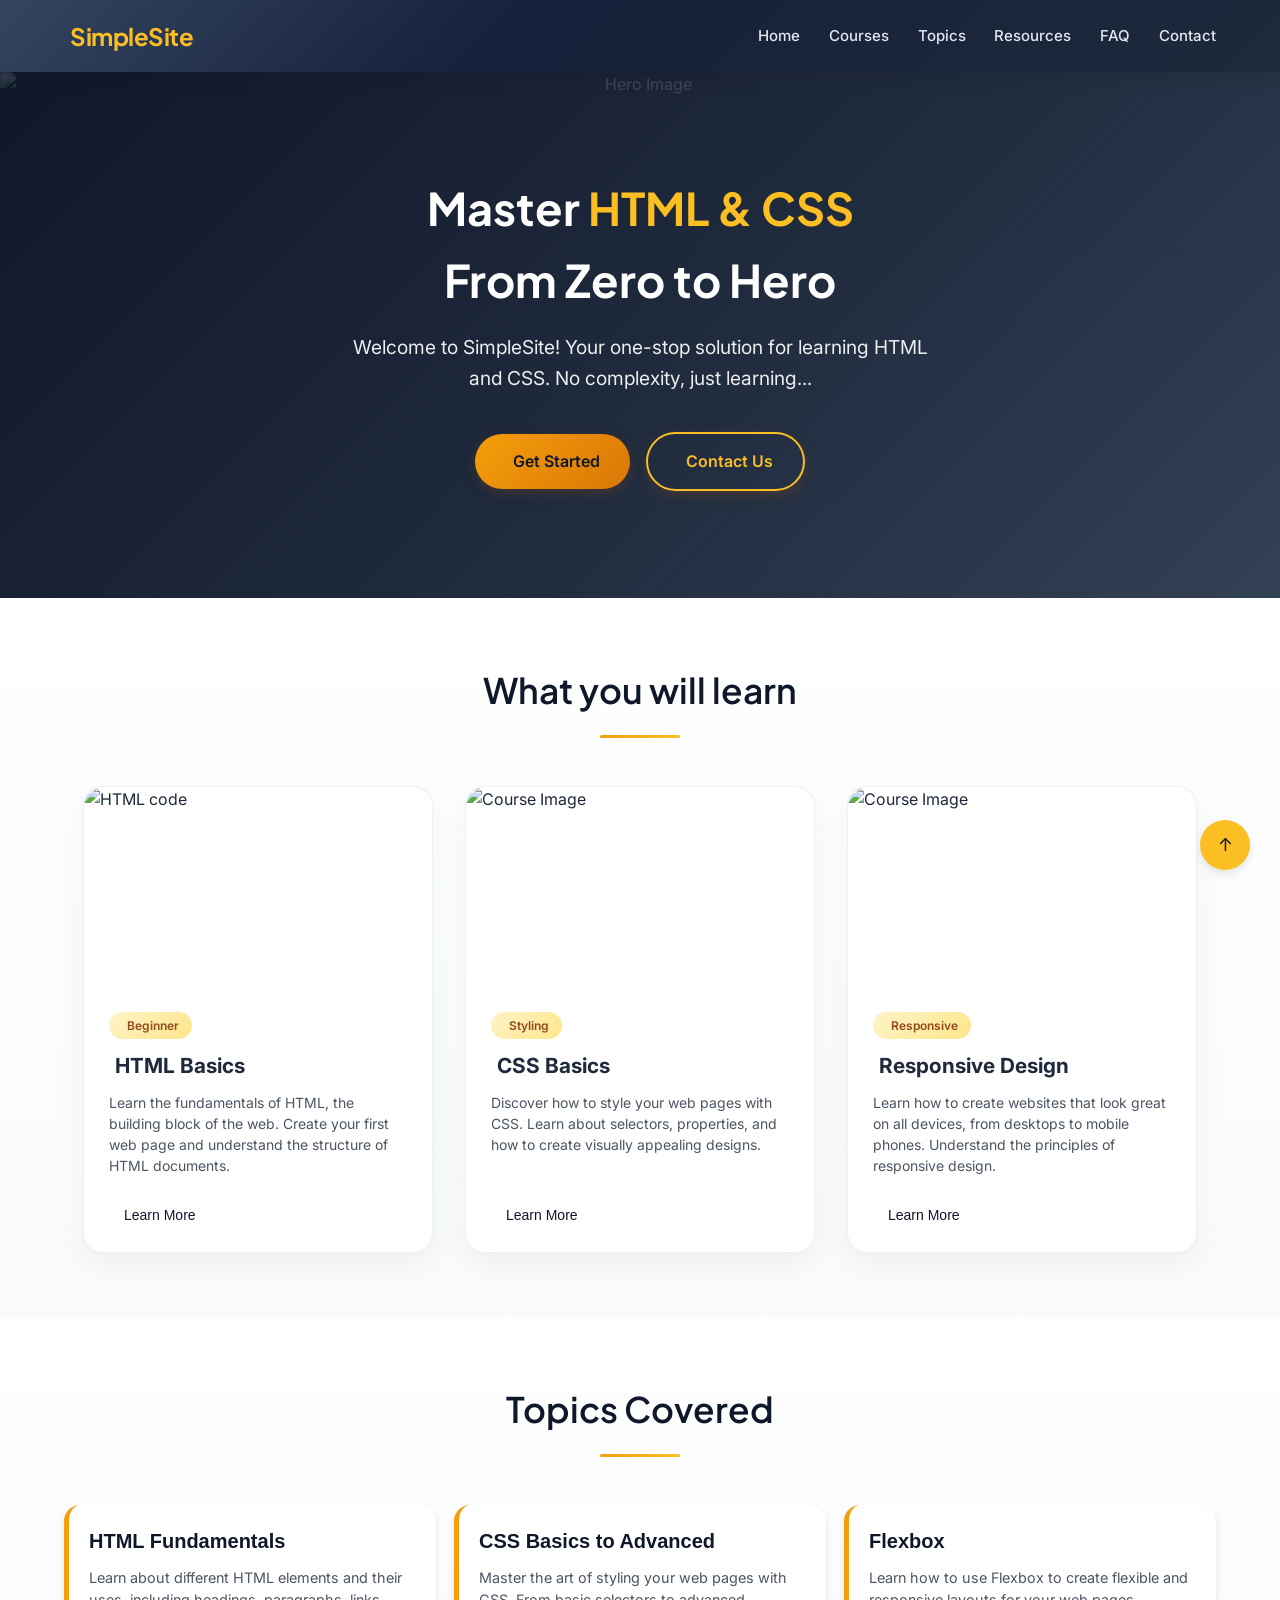
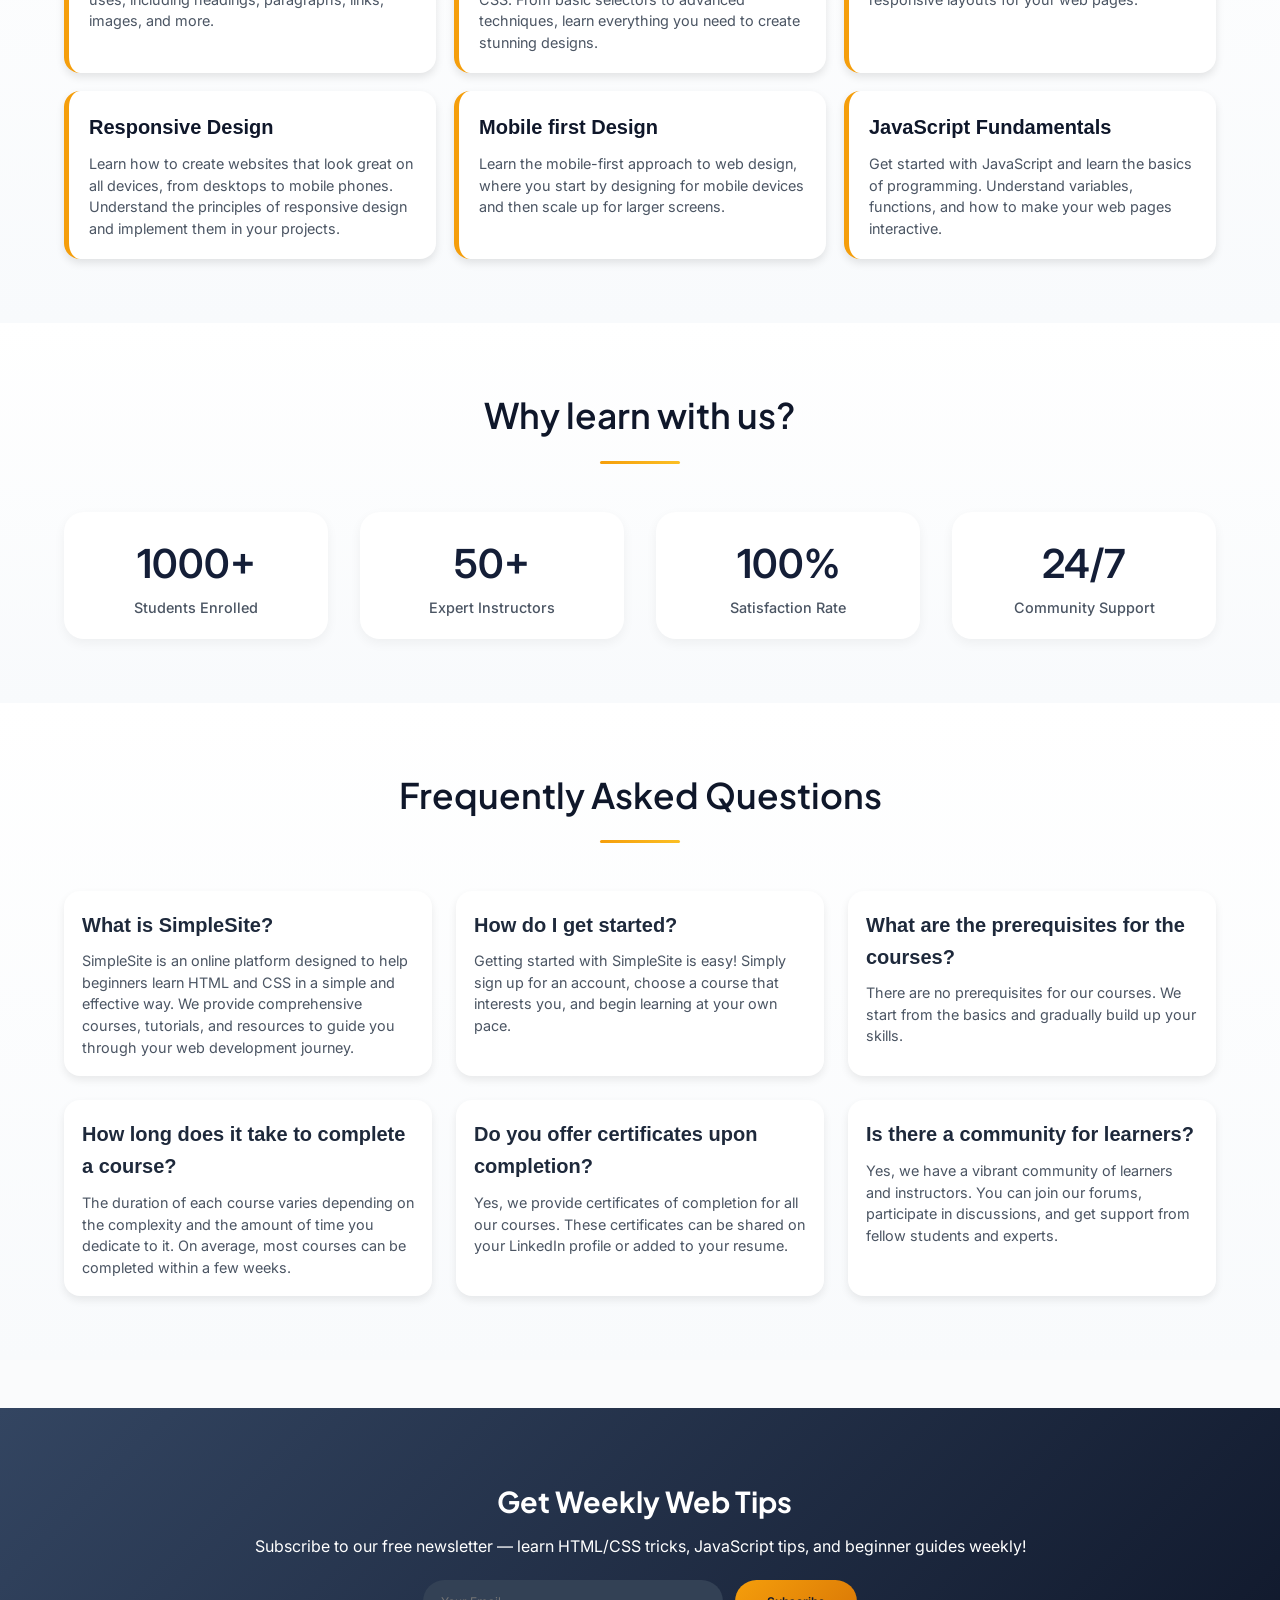
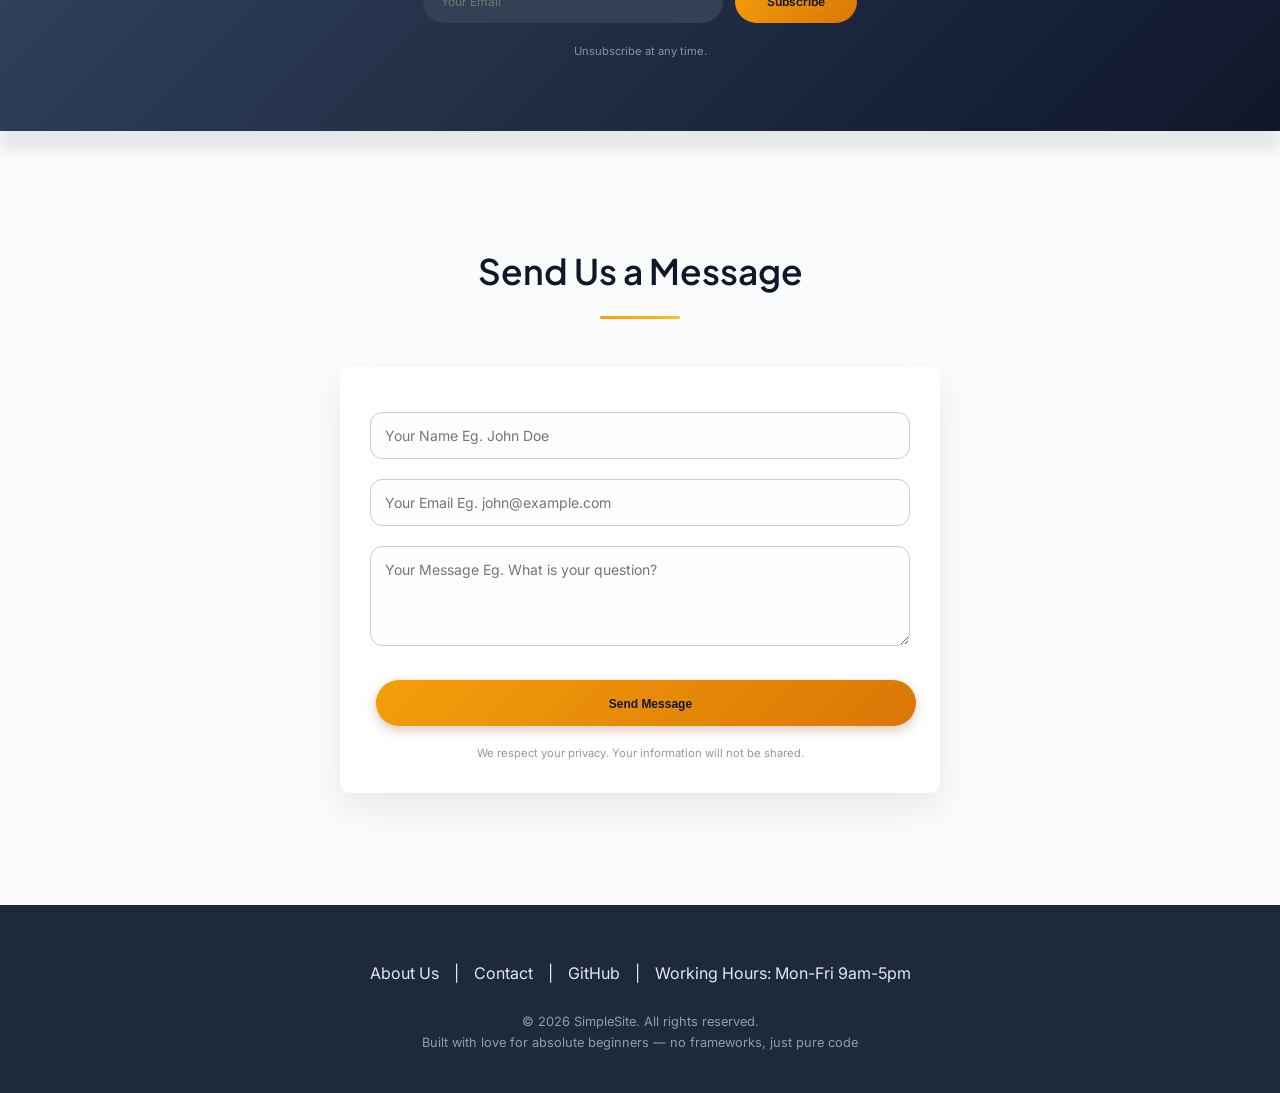
==== index.html @ ce6b21ab "my first commit for simplesite" ====
<!DOCTYPE html>
<html lang="en">
<head>
    <meta charset="UTF-8">
    <meta name="viewport" content="width=device-width, initial-scale=1.0">
    <link rel="stylesheet" href="style.css">

    <!-- google apis  -->
    <link rel="preconnect" href="https://fonts.googleapis.com">
    <link rel="preconnect" href="https://fonts.gstatic.com" crossorigin>
    <link href="https://fonts.googleapis.com/css2?family=Inter:ital,opsz,wght@0,14..32,100..900;1,14..32,100..900&family=Plus+Jakarta+Sans:ital,wght@0,200..800;1,200..800&display=swap" rel="stylesheet">
    
    <!-- font awesome icons -->
    <link rel="stylesheet" href="https://cdnjs.cloudflare.com/ajax/libs/font-awesome/7.0.1/css/all.min.css" integrity="sha512-2SwdPD6INVrV/lHTZbO2nodKhrnDdJK9/kg2XD1r9uGqPo1cUbujc+IYdlYdEErWNu69gVcYgdxlmVmzTWnetw==" crossorigin="anonymous" referrerpolicy="no-referrer" />
    
    <title>SimpleSite - Learn HTML & CSS</title>
</head>
<body>
    <!-- This is a simple website created to learn HTML and CSS. -->


    <!--=============== Navigation ===============-->
    <nav id="navigation">
        <div class="container">
            <h1 class="logo"><i class="fas fa-code"></i> SimpleSite</h1>
            <ul class="nav-links">
                <li class="homelink"><a href="#"><i class="fa fa-house"></i> Home</a></li>

                <li class="dropdown">
                    <a href="#courses"><i class="fas fa-graduation-cap"></i> Courses</a>

                    <div class="dropdown-content">
                        <a href="#">HTML Basics</a>
                        <a href="#">CSS Basics</a>
                        <a href="#">Responsive Design</a>
                        <a href="#">JavaScript Fundamentals</a>
                        <a href="#">Deployment and Hosting</a>
                    </div>
                </li>
                
                <li><a href="#topics"><i class="fa fa-list"></i> Topics</a></li>
                <li><a href="#stats"><i class="fa-solid fa-folder-open"></i> Resources</a></li>
                <li><a href="#faq"><i class="fa-solid fa-circle-question"></i> FAQ</a></li>
                <li><a href="#contact"><i class="fas fa-envelope"></i> Contact</a></li>
            </ul>
        </div>
    </nav>

    <!--================ Hero =================-->
    <section id="hero">
        <img class="hero-image" src="https://images.pexels.com/photos/3184418/pexels-photo-3184418.jpeg?auto=compress&cs=tinysrgb&w=1600&h=600&fit=crop" alt="Hero Image">
        <div class="container">
            <h2>Master <span class="highlight">HTML & CSS</span> <br> From Zero to Hero</h2>
            <p>Welcome to SimpleSite! Your one-stop solution for learning HTML and CSS. No complexity, just learning...</p>
            
            <div class="">
                <a href="#courses" class="btn get-started"><i class="fas fa-rocket"></i> Get Started</a>
                <a href="#contact" class="btn btn-outline"><i class="fas fa-comment-dots"></i> Contact Us</a>
            </div>
            
        </div>  
    </section>

    <!--================ courses =================-->
    <section id="courses">
        <div class="container">
            <h3 class="section-title"><i class="fas fa-graduation-cap"></i> What you will learn</h3>
            <div class="section-title-underline"></div>
            
            <div class="courses-space">   <!-- this is where the course cards will be displayed --> 
                
                <div class="course-card"> <!-- this is a single course card that displays information about a specific course -->
                    <div class="course-image">
                        <img src="https://images.pexels.com/photos/270408/pexels-photo-270408.jpeg?auto=compress&cs=tinysrgb&w=600&h=400&fit=crop" alt="HTML code">
                    </div>
                    <div class="course-content">
                        <span class="course-badge"><i class="fas fa-user-graduate"></i>Beginner</span>
                        <h4><i class="fab fa-html5"></i>HTML Basics</h4>
                        <p class="">
                            Learn the fundamentals of HTML, the 
                            building block of the web. Create your 
                            first web page and understand the structure of HTML 
                            documents.
                        </p>
                        <a class="card-link" href="example.html">Learn More <i class="fas fa-arrow-right"></i></a>
                    </div>
                </div>  

                <div class="course-card">
                    <div class="course-image">
                        <img src="https://images.pexels.com/photos/14553730/pexels-photo-14553730.jpeg?auto=compress&cs=tinysrgb&w=600&h=400&fit=crop" alt="Course Image">
                    </div>
                    <div class="course-content">
                        <span class="course-badge"><i class="fas fa-palette"></i>Styling</span>
                        <h4><i class="fab fa-css3-alt"></i> CSS Basics</h4>
                        <p>Discover how to style your web pages with CSS. 
                            Learn about selectors, properties, and how to 
                            create visually appealing designs.
                        </p>
                        <a class="card-link" href="example.html">Learn More <i class="fas fa-arrow-right"></i></a>
                    </div>
                </div>

                <div class="course-card">
                    <div class="course-image">
                        <img src="https://images.pexels.com/photos/1261427/pexels-photo-1261427.jpeg?auto=compress&cs=tinysrgb&w=600&h=400&fit=crop" alt="Course Image">
                    </div>
                    <div class="course-content">
                        <span class="course-badge"><i class="fas fa-mobile-alt"></i>Responsive</span>
                        <h4><i class="fas fa-tablet-alt"></i> Responsive Design</h4>
                        <p>Learn how to create websites that look great 
                            on all devices, from desktops to mobile phones. 
                            Understand the principles of responsive design.
                        </p>
                        <a class="card-link" href="example.html">Learn More <i class="fas fa-arrow-right"></i></a>
                    </div>
                </div>
                
            </div>
        </div>
    </section>

    <!--================ Topics =================-->
    <section id="topics">
        <div class="container">
            <h3 class="section-title"><i class="fa fa-book-open"></i> Topics Covered</h3>
            <div class="section-title-underline"></div>

            <div class="topic-space">
                <div class="topic">
                    <i class="fas fa-code"></i>
                    <h4>HTML Fundamentals</h4>
                    <p>Learn about different HTML elements and their uses, including headings, paragraphs, links, images, and more.</p>
                </div>
                <div class="topic">
                    <i class="fas fa-paint-brush"></i>
                    <h4>CSS Basics to Advanced</h4>
                    <p>Master the art of styling your web pages with CSS. From basic selectors to advanced techniques, learn everything you need to create stunning designs.</p>
                </div>
                <div class="topic">
                    <i class="fas fa-layer-group"></i>
                    <h4>Flexbox</h4>
                    <p>Learn how to use Flexbox to create flexible and responsive layouts for your web pages.</p>
                </div>
                <div class="topic">
                    <i class="fas fa-mobile-alt"></i>
                    <h4>Responsive Design</h4>
                    <p>Learn how to create websites that look great on all devices, from desktops to mobile phones. Understand the principles of responsive design and implement them in your projects.</p>
                </div>
                <div class="topic">
                    <i class="fas fa-mobile"></i>
                    <h4>Mobile first Design</h4>
                    <p>Learn the mobile-first approach to web design, where you start by designing for mobile devices and then scale up for larger screens.</p>
                </div>
                <div class="topic">
                    <i class="fa-solid fa-terminal"></i>
                    <h4>JavaScript Fundamentals</h4>
                    <p>Get started with JavaScript and learn the basics of programming. Understand variables, functions, and how to make your web pages interactive.</p>
                </div>
            </div>
        </div>
    </section>

    <!--================ stats =================-->
    <section id="stats">
        <div class="container">
            <h3 class="section-title"><i class="fa-solid fa-chart-line"></i> Why learn with us?</h3>
            <div class="section-title-underline"></div>
            
            <div class="stats-space">
                <div class="stat">
                    <i class="fa-solid fa-user-graduate"></i>
                    <h4>1000+</h4>
                    <p>Students Enrolled</p>
                </div>
                <div class="stat">
                    <i class="fa-solid fa-chalkboard-user"></i>
                    <h4>50+</h4>
                    <p>Expert Instructors</p>
                </div>
                <div class="stat">
                    <i class="fa-solid fa-gem"></i>
                    <h4>100%</h4>
                    <p>Satisfaction Rate</p>
                </div>
                <div class="stat">
                    <i class="fa-solid fa-headset"></i>
                    <h4>24/7</h4>
                    <p>Community Support</p>
                </div>
            </div>
        </div>
    </section>

    <!--================= FAQ =================-->
    <section id="faq">
        <div class="container">
            <h3 class="section-title"><i class="fa-solid fa-circle-question"></i> Frequently Asked Questions</h3>
            <div class="section-title-underline"></div>
            
            <div class="faq-space">
                <div class="faq-item">
                    <i class="fa-solid fa-circle-question"></i>
                    <h4>What is SimpleSite?</h4>
                    <p>SimpleSite is an online platform designed to help beginners learn HTML and CSS in a simple and effective way. We provide comprehensive courses, tutorials, and resources to guide you through your web development journey.</p>
                </div>
                <div class="faq-item">
                    <i class="fa-solid fa-grin-squint"></i>
                    <h4>How do I get started?</h4>
                    <p>Getting started with SimpleSite is easy! Simply sign up for an account, choose a course that interests you, and begin learning at your own pace.</p>
                </div>
                <div class="faq-item">
                    <i class="fa-solid fa-laptop"></i>
                    <h4>What are the prerequisites for the courses?</h4>
                    <p>There are no prerequisites for our courses. We start from the basics and gradually build up your skills.</p>
                </div>
                <div class="faq-item">
                    <i class="fa-solid fa-clock"></i>
                    <h4>How long does it take to complete a course?</h4>
                    <p>The duration of each course varies depending on the complexity and the amount of time you dedicate to it. On average, most courses can be completed within a few weeks.</p>
                </div>
                <div class="faq-item"> 
                    <i class="fa-solid fa-award"></i>
                    <h4>Do you offer certificates upon completion?</h4>
                    <p>Yes, we provide certificates of completion for all our courses. These certificates can be shared on your LinkedIn profile or added to your resume.</p>
                </div>
                <div class="faq-item">
                    <i class="fa-solid fa-globe"></i>
                    <h4>Is there a community for learners?</h4>
                    <p>Yes, we have a vibrant community of learners and instructors. You can join our forums, participate in discussions, and get support from fellow students and experts.</p>
                </div>
            </div>
        </div>
    </section>

    <!--================= NewsLetter ==========-->
    <div id="newsletter">
        <div class="container">
            <div class="newsletter">
                <h4><i class="fas fa-envelope-open-text"></i> Get Weekly Web Tips</h4>
                <p>Subscribe to our free newsletter — learn HTML/CSS tricks, JavaScript tips, and beginner guides weekly!</p>
                <form class="newsletter-form" action="#" method="post">
                    <input type="email" placeholder="Your Email" required>
                    <button type="submit"><i class="fas fa-paper-plane"></i> Subscribe</button>
                </form>
                <p class="newsletter-notice"><i class="fas fa-shield-alt"></i> Unsubscribe at any time.</p>
            </div>
        </div>
    </div>

    
    <!--================ Contact form =================-->
    <div id="contact">
        <div class="container">
            <h3 class="section-title"><i class="fas fa-envelope"></i> Send Us a Message</h3>
            <div class="section-title-underline"></div>

            <div class="form-section">
                <form action="submit_form.php" method="post">
                    
                    <div class="form-group">
                    <!-- <label for="name">Name:</label> -->
                        <input type="text" name="name" placeholder="Your Name Eg. John Doe" required>
                    </div>

                    <div class="form-group">
                    <!-- <label for="email">Email:</label> -->
                        <input type="email" name="email" placeholder="Your Email Eg. john@example.com" required>
                    </div>

                    <div class="form-group">
                    <!-- <label for="message">Message:</label> -->
                        <textarea name="message" placeholder="Your Message Eg. What is your question?" required></textarea>
                    </div>

                    
                    <button type="submit" class="btn submit-btn"><i class="fas fa-paper-plane"></i> Send Message</button>
                    <p class="form-notice"><i class="fas fa-shield-alt"></i> We respect your privacy. Your information will not be shared.</p>
                </form>
            </div>
        </div>
    </div>

    <!--================ Footer =================-->
    <footer id="footer">
        <div class="container">
            <div class="footer-links">
                <a href="#"><i class="fas fa-info-circle"></i> About Us</a>
                |<!-- <a href="#"><i class="fas fa-lock"></i> Privacy Policy</a> -->
                <!-- <a href="#"><i class="fas fa-file-contract"></i> Terms of Service</a> -->
                <a href="#"><i class="fas fa-phone"></i> Contact</a>
                |
                <a href="#"><i class="fab fa-github"></i> GitHub</a> 
                <!-- working hours     -->
                |
                <a href="#"><i class="fas fa-clock"></i> Working Hours: Mon-Fri 9am-5pm</a>
            </div>

            <div class="socials">
                <a href="#"><i class="fab fa-facebook-f"></i></a>
                <a href="#"><i class="fab fa-twitter"></i></a>
                <a href="#"><i class="fab fa-instagram"></i></a>
                <a href="#"><i class="fab fa-linkedin-in"></i></a>
            </div>
            <p class="footer-notice">&copy; 2026 SimpleSite. All rights reserved.</p>
            <p class="footer-notice">Built with love for absolute beginners — no frameworks, just pure code</p>
        </div>
    </footer>

    <!--================= End of SimpleSite =================-->
    <a href="#" class="back-to-top"> &uarr; </a>
</body>
</html>
---- style.css ----
* {
    margin: 0;
    padding: 0;
    box-sizing: border-box;
}

body {
    font-family: 'Inter',sans-serif;
    background-color:#fafbfc;
    color: #1e293b;
    line-height: 1.6;
}

/*------------- container --------------*/
.container {
    width: 90%;
    margin: 0 auto;
    max-width: 1200px;
}



/*------------------------ Navigation ------------------ */

#navigation {
    background: linear-gradient(137deg, #334561 0%, #16213b 40%, #1e293b 100%);
    padding: 1rem 0;
    position: sticky;
    top: 0;
    z-index: 100;
    box-shadow: 0 4px 20px rgba(0, 0, 0, 0.08);
}

#navigation .container {
    display: flex;
    justify-content: space-between;
    align-items: center;
    flex-wrap: wrap;
}

#navigation ul {
    list-style: none;
    display: flex;
    gap: 1.8rem;
    flex-wrap: wrap;
}

.logo {
    font-size: 24px;
    font-weight: 700;
    color: #fbbf24;
    text-decoration: none;
    font-family: 'Plus Jakarta Sans', sans-serif;
    letter-spacing: -0.5px;
}

.logo i {
    margin-right: 6px;
    color: #fbbf24;
}

.nav-links a {
    color: #e2e8f0;
    text-decoration: none;
    padding: 8px 0;
    font-size: 0.94rem;
    font-weight: 500;
    transition: all 0.3s ease;
    display: inline-block;
}

.nav-links a:hover {
    color: #fbbf24;
    /* transform: scale(1.05); */
    transform: translateY(-2px);
}

/* dropdown */
.dropdown {
    position: relative;
    display: inline-block;
}

.dropdown-content {
    display: none;
    position: absolute;
    top: 100%;
    left: 0;
    background-color: #1e293b;
    min-width: 200px;
    padding: 0.5rem 0;
    box-shadow: 0 12px 25px rgba(0, 0, 0, 0.2);
    z-index: 10;
    border-radius: 8px;
    border: 1px solid #334155;
    transition: all 0.3s ease;  

}

.dropdown-content a {
    color: #e2e8f0;
    padding: 10px 16px;
    text-decoration: none;
    display: flex;
    align-items: center;
    font-size: 0.9rem;
    font-weight: 400;
    border-bottom: 1px solid #334155;
    transition: all 0.2s ease;
}

.dropdown-content a:last-child {
    border-bottom: none;
}

.dropdown:hover .dropdown-content {
    display: block;
}


/*------------------------ Hero Section ------------------ */
#hero {
    background: linear-gradient(135deg, #0f172a 0%, #1e293b 50%, #334155 100%);
    position: relative;
    color: #fff;
    padding: 100px 0;
    text-align: center;
}

/* #hero::before {
    content: '';
    position: absolute;
    top: 0;
    left: 0;
    right: 0;
    bottom: 0;
    background: url('https://images.pexels.com/photos/3184418/pexels-photo-3184418.jpeg?auto=compress&cs=tinysrgb&w=1600&h=600&fit=crop');
    background-size: cover;
    background-position: center;
    opacity: 0.12;
    pointer-events: none;
} */

.hero-image {
    width: 100%;
    height: 100%;
    object-fit: cover;
    opacity: 0.15; 
    position: absolute;
    top: 0;
    left: 0;
    z-index: 1;
    pointer-events: none;
}

#hero h2 {
    font-size: 45px;
    margin-bottom: 1rem;
    font-family: 'Plus Jakarta Sans', sans-serif;
    font-weight: 700;
}

.highlight {
    color: #fbbf24;
    position: relative;
    display: inline-block;
}

#hero p {
    font-size: 1.2rem;
    margin-bottom: 2rem;
    max-width: 600px;
    margin-left: auto;
    margin-right: auto;
    opacity: 0.92;
    font-weight: 400;
}

.get-started {
    color: #0f172a;   
}

.get-started:hover {
    background-color: #f1c43b;
    /* color: #fffafa; */
}

.btn {
    display: inline-block;
    background: linear-gradient(135deg, #f59e0b, #d97706);
    color: #0f172a;
    padding: 15px 30px;
    text-decoration: none;
    font-size: 16px;
    font-weight: 600;
    border-radius: 50px;
    margin: 0.4rem;
    box-shadow: 0 4px 12px rgba(139, 69, 19, 0.3);
}

.btn i {
    margin-right: 8px;
}

.btn-outline {
    background: transparent;
    border: 2px solid #fbbf24;
    color: #fbbf24;
    
}

.btn-outline:hover {
    background-color: #fbbf24;
    color: #0f172a;
    border-color: #fbbf24;
}

/* section style  */
section {
    padding: 4rem 0;
    background: linear-gradient(to bottom, #fff, #f8fafc);
}

#contact {
    /* background-color: #f8fafc; */
    padding: 4rem 0;
    /* margin-top: 60px; */
}

.section-title {
    position: relative;
    text-align: center;
    font-size: 2.2rem;
    margin-bottom: 1rem;
    color: #0f172a;
    font-family: 'Plus Jakarta Sans', sans-serif;
    font-weight: 600;
    padding-bottom: 0.05rem;
}



.section-title-underline {
    width: 80px;
    height: 3px;
    background: linear-gradient(90deg, #f59e0b, #fbbf24);
    border-radius: 2px;
    margin: 0 auto 3rem auto;
}

/* .section-title::after {
    content: "";
    position: absolute;
    bottom: 0;
    left: 50%;
    transform: translateX(-50%); 
    
    width: 60px;             
    height: 6px;             
    background-color: #ffff00; 
} */

 /* courses section  */


.courses-space {
    display: flex;
    gap: 2rem;
    flex-wrap: wrap;
    justify-content: center;
}

.course-card {
    overflow: hidden;
    background-color: #fff;
    border-radius: 20px;
    box-shadow: 0 10px 30px rgba(0, 0, 0, 0.05);
    width: 350px;
    min-width: 270px;
    transition: all 0.3s cubic-bezier(0.175, 0.885, 0.32, 1.275);
    border: 1px solid #e2e8f099;
}

.course-card:hover {
    transform: translateY(-10px);
    box-shadow: 0 25px 40px rgba(0, 0, 0, 0.12);
    border: 1px solid #fcf4574d;
}

.course-image {
    width: 100%;
    height: 200px;
    overflow: hidden;
    border-radius: 20px 20px 0 0;
}

.course-image img {
    width: 100%;
    height: 100%;
    /* border-radius: 10px 10px 0 0; */
    object-fit: cover;
    transition: transform 0.3s ease;
}

.course-image img:hover {
    transform: scale(1.05);
}

.course-content {
    padding: 25px;
    /* position: relative;
    object-fit: cover; */
}

.course-badge{
    display: inline-block;
    background: linear-gradient(135deg, #fef3c7, #fde68a);
    color: #93491c;
    padding: 0.25rem 0.8rem;
    border-radius: 30px;
    font-size: 12px;
    font-weight: 600;
    margin-bottom: 10px;
}

.course-badge i {
    margin-right: 5px;
    font-size: 12px;
}

.card-link{
    color: #d97706;
    text-decoration: none;
    font-weight: 500;
    font-size: 15px;
    transition: all 0.2s;
}

.card-link i{
    transition: transform 0.2s;
}

.card-link:hover {
    color: #f59e0b;
}

.card-link:hover i {
    transform: translateX(5px);
}


.course-content h4 {
    font-size: 1.3rem;
    margin-bottom: 10px;
    color: #1e293b;
    font-weight: 700;
}

.course-content h4 i {
    margin-right: 6px;
    color: #f59e0b;
    font-size: 1.3rem;
}

.course-content p {
    font-size: 14px;
    color: #4b5563;
    margin-bottom: 1.2rem;
    line-height: 1.5;
    height: 90px;
    overflow: hidden;
}


.course-content a {
    font-family: 'Segoe UI', sans-serif;
    color: #0f172a; 
    padding: 8px 15px;
    text-decoration: none;
    font-size: 14px;
    /* background-color: #161410; */
    
}


/*topics section  */

.topic-space {
    display: grid;
    grid-template-columns: repeat(auto-fit, minmax(300px, 1fr));
    gap: 18px;
}

.topic {
    background-color: #fff;
    padding: 20px;
    border-radius: 16px;
    box-shadow: 0 4px 8px rgba(0, 0, 0, 0.1);
    border-left: 5px solid #f59e0b;
    transition: all 0.3s ease;
}

.topic:hover {
    transform: translateX(6px);
    transition: transform 0.3s ease;
    box-shadow: 0 12px 16px rgba(0, 0, 0, 0.08);
}

.topic i {
    font-size: 1.8rem;
    color: #f59e0b;
    margin-bottom: 12px;
}

.topic h4 {
    font-size: 1.25rem;
    margin-bottom: 0.6rem;
    color: #0f172a;
    font-family: 'Segoe UI', sans-serif;
    font-weight: 600;
}

.topic p {
    font-size: 0.9rem;
    color: #4b5563;
    line-height: 1.5;
}

/* stats section */
.stats-space {
    display: flex;
    gap: 2rem;
    flex-wrap: wrap;
    justify-content: center;
}

.stat {
    flex: 1;
    background-color: #fff;
    padding: 20px 18px;
    border-radius: 20px;
    box-shadow: 0 4px 12px rgba(0, 0, 0, 0.05);
    width: 150px;
    text-align: center;
    transition: all 0.3s ease;
}

.stat:hover {
    transform: translateY(-5px);
    box-shadow: 0 12px 16px rgba(0, 0, 0, 0.08);
}

.stat i {
    font-size: 30px;
    color: #f59e0b;
    margin-bottom: 0.8rem;
}

.stat h4 {
    font-size: 2.5rem;
    color: #141e37;
    font-weight: 600;
}

.stat p {
    font-size: 0.9rem;
    color: #4b5563;
    font-weight: 500;
}

/* faqs section  */
/* .faq-space {
    display: flex;
    flex-wrap: wrap;
    flex-direction: row;
    gap: 1.5rem;
}
.faq-item {
    flex: 1 1 300px;
} */

.faq-space {
    display: grid;
    grid-template-columns: repeat(auto-fit, minmax(300px, 1fr));
    gap: 1.5rem;
}

.faq-item {
    background-color: #fff;
    padding: 18px;
    border-radius: 16px;
    box-shadow: 0 4px 9px rgba(0, 0, 0, 0.08);
    /* border-left: 5px solid #b4d6db; */
}

.faq-item i {
    font-size: 1.5rem;
    color: #f59e0b;
    margin-bottom: 12px;
}

.faq-item h4 {
    font-size: 1.25rem;
    margin-bottom: 0.6rem;
    color: #1e293b;
    font-family: 'Segoe UI', sans-serif;
    font-weight: 600;
}

.faq-item p {
    font-size: 0.9rem;
    color: #4b5563;
    line-height: 1.5;
}

.faq-item:hover {
    transform: translateX(6px);
    transition: transform 0.3s ease;
    box-shadow: 0 12px 16px rgba(0, 0, 0, 0.08);
}

/* newsletter section  */
#newsletter {
    background: linear-gradient(135deg, #334561 0%, #0f172a 100%);
    color: #fff;
    padding: 70px 0;
    margin: 3rem 0;
    text-align: center;
    /* border-radius: 25px; */
    box-shadow: 0 20px 12px rgba(0, 0, 0, 0.08);
}

.newsletter h4 {
    font-family: 'Plus Jakarta Sans', sans-serif;
    font-size: 1.8rem;
    font-weight: 700;
    margin-bottom: 0.6rem;
}

.newsletter h4 i {
    margin-right: 8px;
    color: #fbbf24;
    font-size: 1.5rem;
}

.newsletter-form {
    display: flex;
    justify-content: center;
    gap: 12px;
    flex-wrap: wrap;
    margin-top: 20px;
}

.newsletter-form input{
    padding: 12px 18px;
    border: none;
    border-radius: 50px;
    width: 300px;
    font-family: 'Inter', sans-serif;
    background-color: #334155;
    font-size: 12px;
    color: #fff;
}

.newsletter-form input::placeholder {
    /* color: #cbd5e1; */
}

.newsletter-form button {
    background: linear-gradient(135deg, #f59e0b, #d97706);
    color: #0f172a;
    padding: 0.9rem 2rem;
    border: none;
    border-radius: 60px;
    cursor: pointer;
    font-family: 'Inter', sans-serif;
    font-size: 12px;
    font-weight: 600;
}

.newsletter-notice {
    font-size: 0.7rem;
    margin-top: 20px;
    opacity: 0.6;
    color: #cbd5e1;
}

/* contact form section   */

.form-section {
    background-color: #fff;
    padding: 30px;
    border-radius: 10px;
    box-shadow: 0 15px 35px rgba(0, 0, 0, 0.08);
    max-width: 600px;
    margin: 0 auto;
}


.form-group {
    margin-top: 15px;
    margin-bottom: 20px;
}

.form-group input, .form-group textarea {
    width: 100%;
    padding: 14px;
    border: 1px solid #ccc;
    border-radius: 12px;
    font-family: 'Inter', sans-serif;
    font-size: 14px;
    background-color: #fefefc;
}

.form-group textarea {
    resize: vertical;
    min-height: 100px;
}

.form-group input:focus, .form-group textarea:focus {
    border-color: #fbbf24;
    outline: none;
    box-shadow: 0 0 0 2px rgba(233, 210, 171, 0.2);
}

.submit-btn {
    width: 100%;
    background-color: #fbbf24;
    color: #0f172a;
    padding: 15px 20px;
    border: none;
    border-radius: 60px;
    cursor: pointer;
    font-size: 12px;
    font-weight: 600;
}

.submit-btn:hover {
    transform: translateY(-2px);
    transition: transform 0.3s ease;
}

.submit-btn i {
    margin-right: 8px;
    font-size: 14px;
}

.form-notice {
    font-size: 0.7rem;
    margin-top: 12px;
    opacity: 0.6;
    color: #4b5563;
    text-align: center;
}

#footer {
    background-color: #1e293b;
    color: #e2e8f0;
    text-align: center;
    padding: 2.5rem 0;
    margin-top: 3rem;
}

.footer-links {
    display: flex;
    justify-content: center;
    gap: 15px;
    flex-wrap: wrap;
    margin: 1rem 0;
}

.footer-links a {
    color: #e2e8f0;
    text-decoration: none;
    /* font-size: 16px; */
    transition: all 0.3s ease;
}

.footer-links a:hover {
    color: #fbbf24;
}

.footer-links i {
    /* margin-right: 6px; */
    font-size: 14px;
}

.footer-notice {
    font-size: 0.8rem;
    opacity: 0.6;
}

.socials {
    display: flex;
    justify-content: center;
    gap: 25px;
    margin-bottom: 10px;
}

.socials a {
    color: #e2e8f0;
    text-decoration: none;
    font-size: 20px;
    transition: all 0.3s ease;
}

.socials a:hover {
    color: #fbbf24;
}

.back-to-top {
    position: fixed;
    bottom: 30px;
    right: 30px;
    width: 50px;
    height: 50px;
    background-color: #fbbf24;
    color: #0f172a;
    padding: 10px 15px;
    border-radius: 50%;
    text-decoration: none;
    font-size: 18px;
    display: flex;
    align-items: center;
    justify-content: center;
    box-shadow: 0 4px 8px rgba(0, 0, 0, 0.1);
    transition: all 0.3s ease;
}







/* 
.topic-space {
    display: flex;
    flex-wrap: wrap;
    gap: 1.5rem;
    margin-top: 1.5rem;
}

.topic-space > * {
    flex: 1 1 300px; 
} */
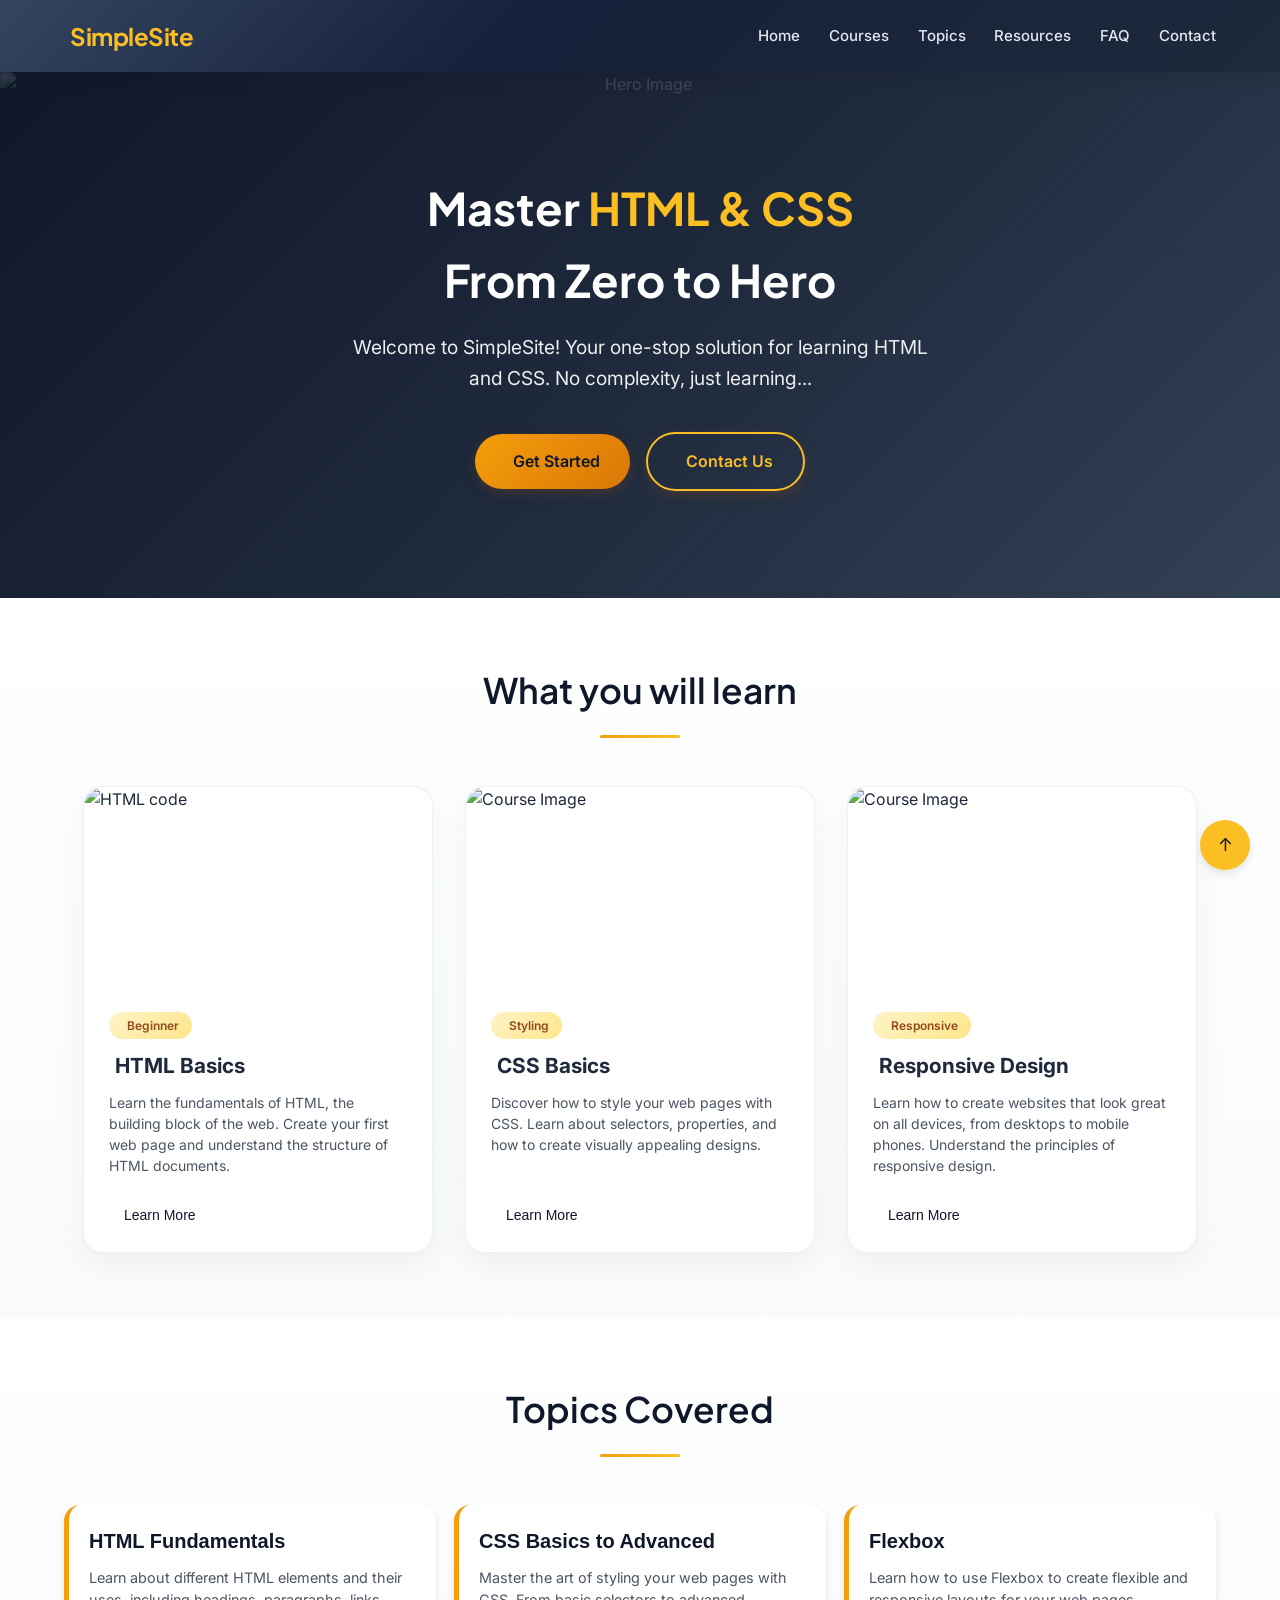
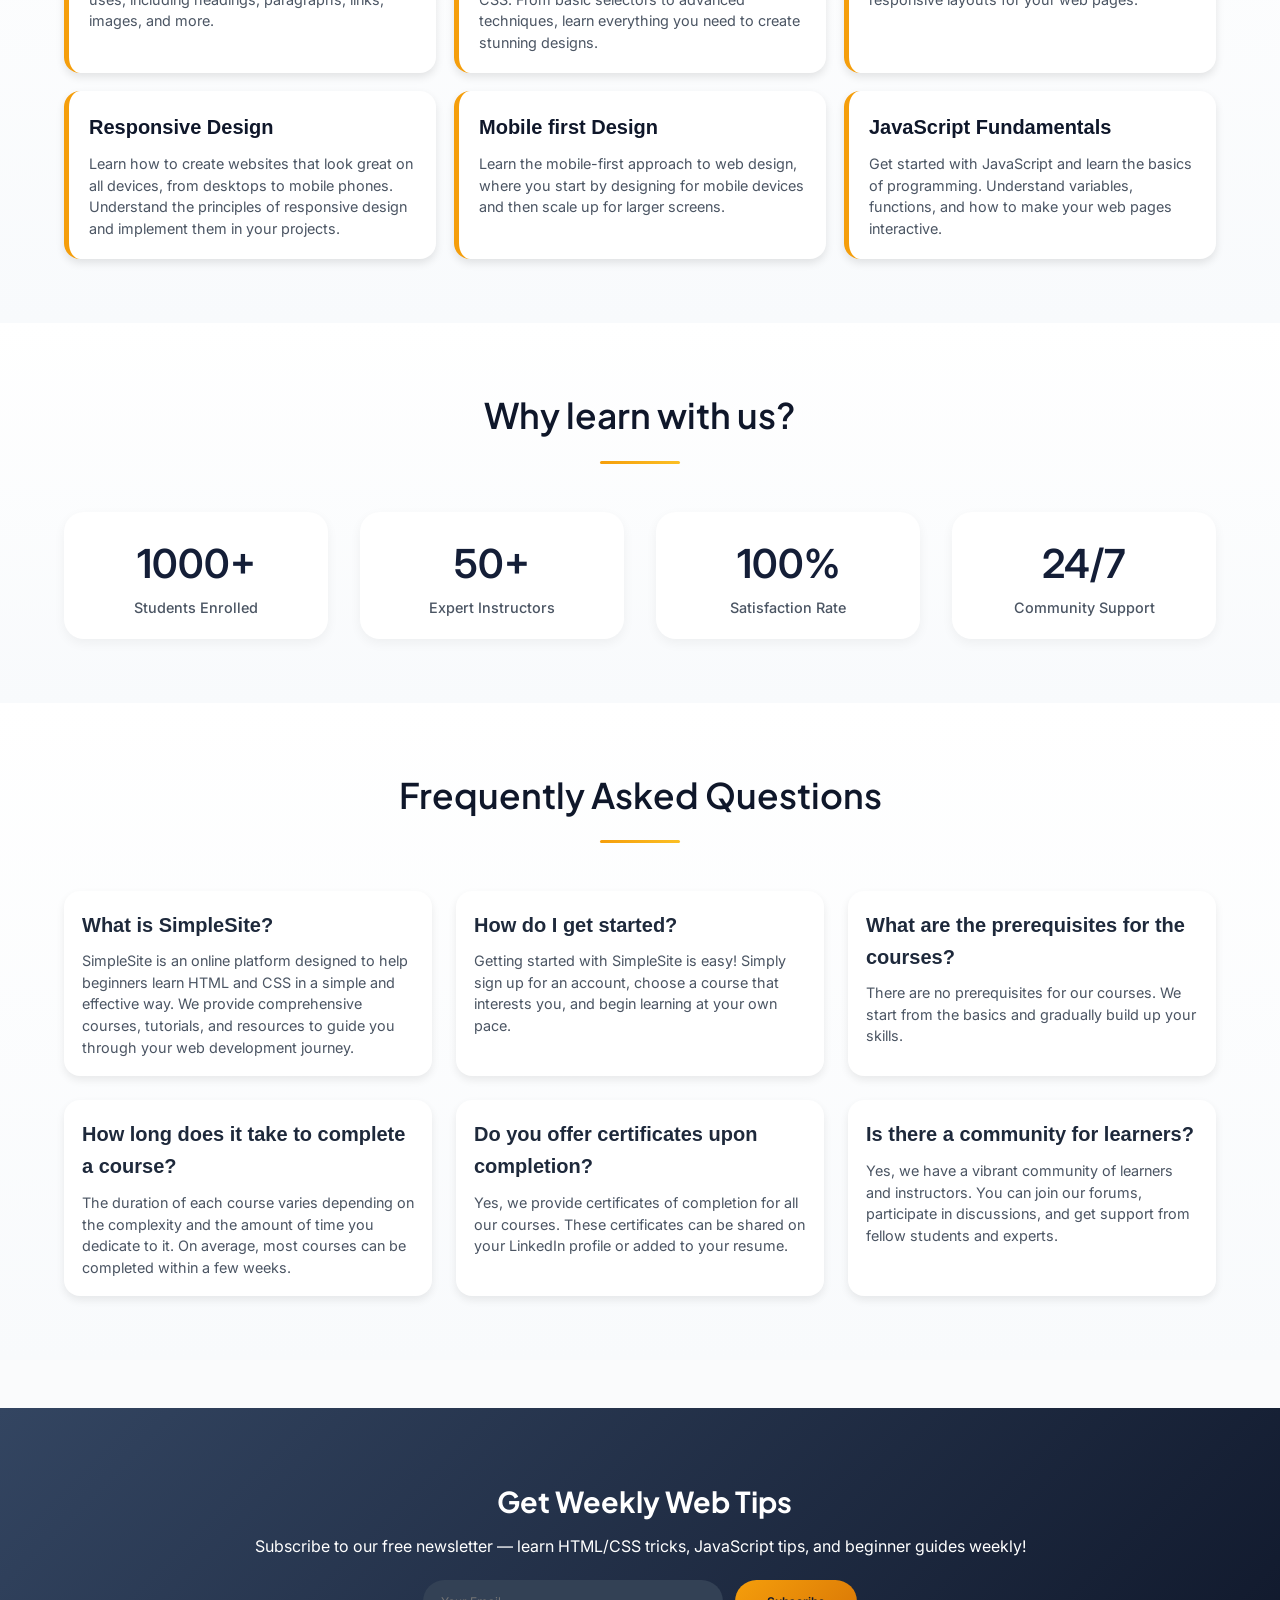
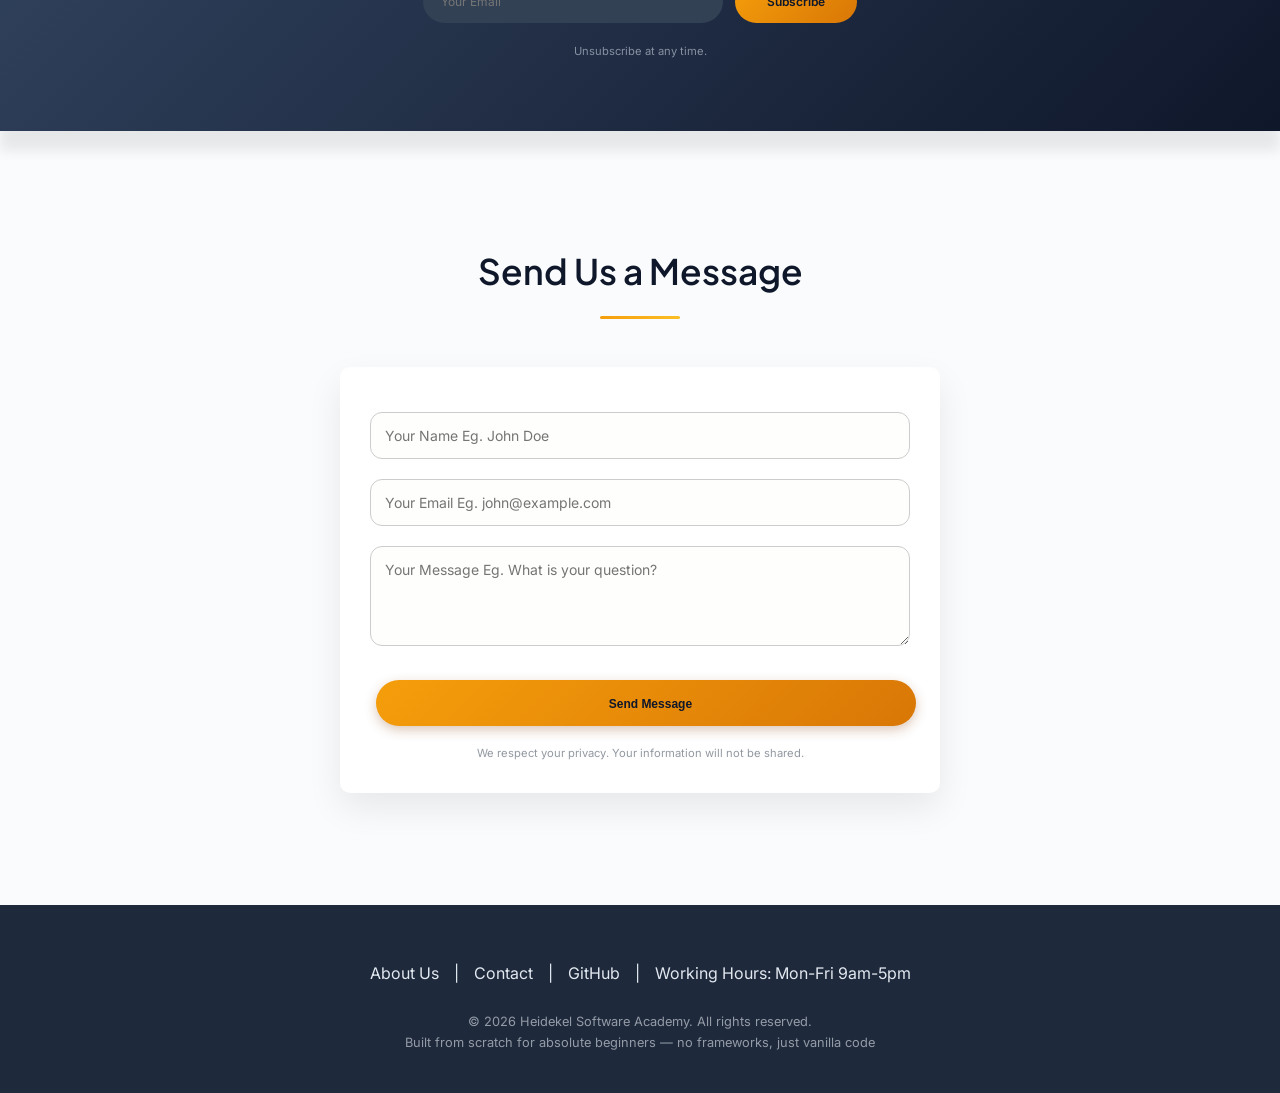
==== commit 50b3e31d: "Changed copyright to Heidekel Software Academy" ====
--- a/index.html
+++ b/index.html
@@ -252,7 +252,7 @@
     <!--================ Contact form =================-->
     <div id="contact">
         <div class="container">
-            <h3 class="section-title"><i class="fas fa-envelope"></i> Send Us a Message</h3>
+            <h3 class="section-title"><i class="fas fa-comments"></i> Send Us a Message</h3>
             <div class="section-title-underline"></div>
 
             <div class="form-section">
@@ -302,8 +302,8 @@
                 <a href="#"><i class="fab fa-instagram"></i></a>
                 <a href="#"><i class="fab fa-linkedin-in"></i></a>
             </div>
-            <p class="footer-notice">&copy; 2026 SimpleSite. All rights reserved.</p>
-            <p class="footer-notice">Built with love for absolute beginners — no frameworks, just pure code</p>
+            <p class="footer-notice">&copy; 2026 Heidekel Software Academy. All rights reserved.</p>
+            <p class="footer-notice">Built from scratch for absolute beginners — no frameworks, just vanilla code</p>
         </div>
     </footer>
 
--- a/style.css
+++ b/style.css
@@ -71,7 +71,6 @@
 
 .nav-links a:hover {
     color: #fbbf24;
-    /* transform: scale(1.05); */
     transform: translateY(-2px);
 }
 
@@ -117,6 +116,11 @@
     display: block;
 }
 
+.dropdown-content a:hover {
+    background-color: #334155;
+    color: #fbbf24;
+}
+
 
 /*------------------------ Hero Section ------------------ */
 #hero {
